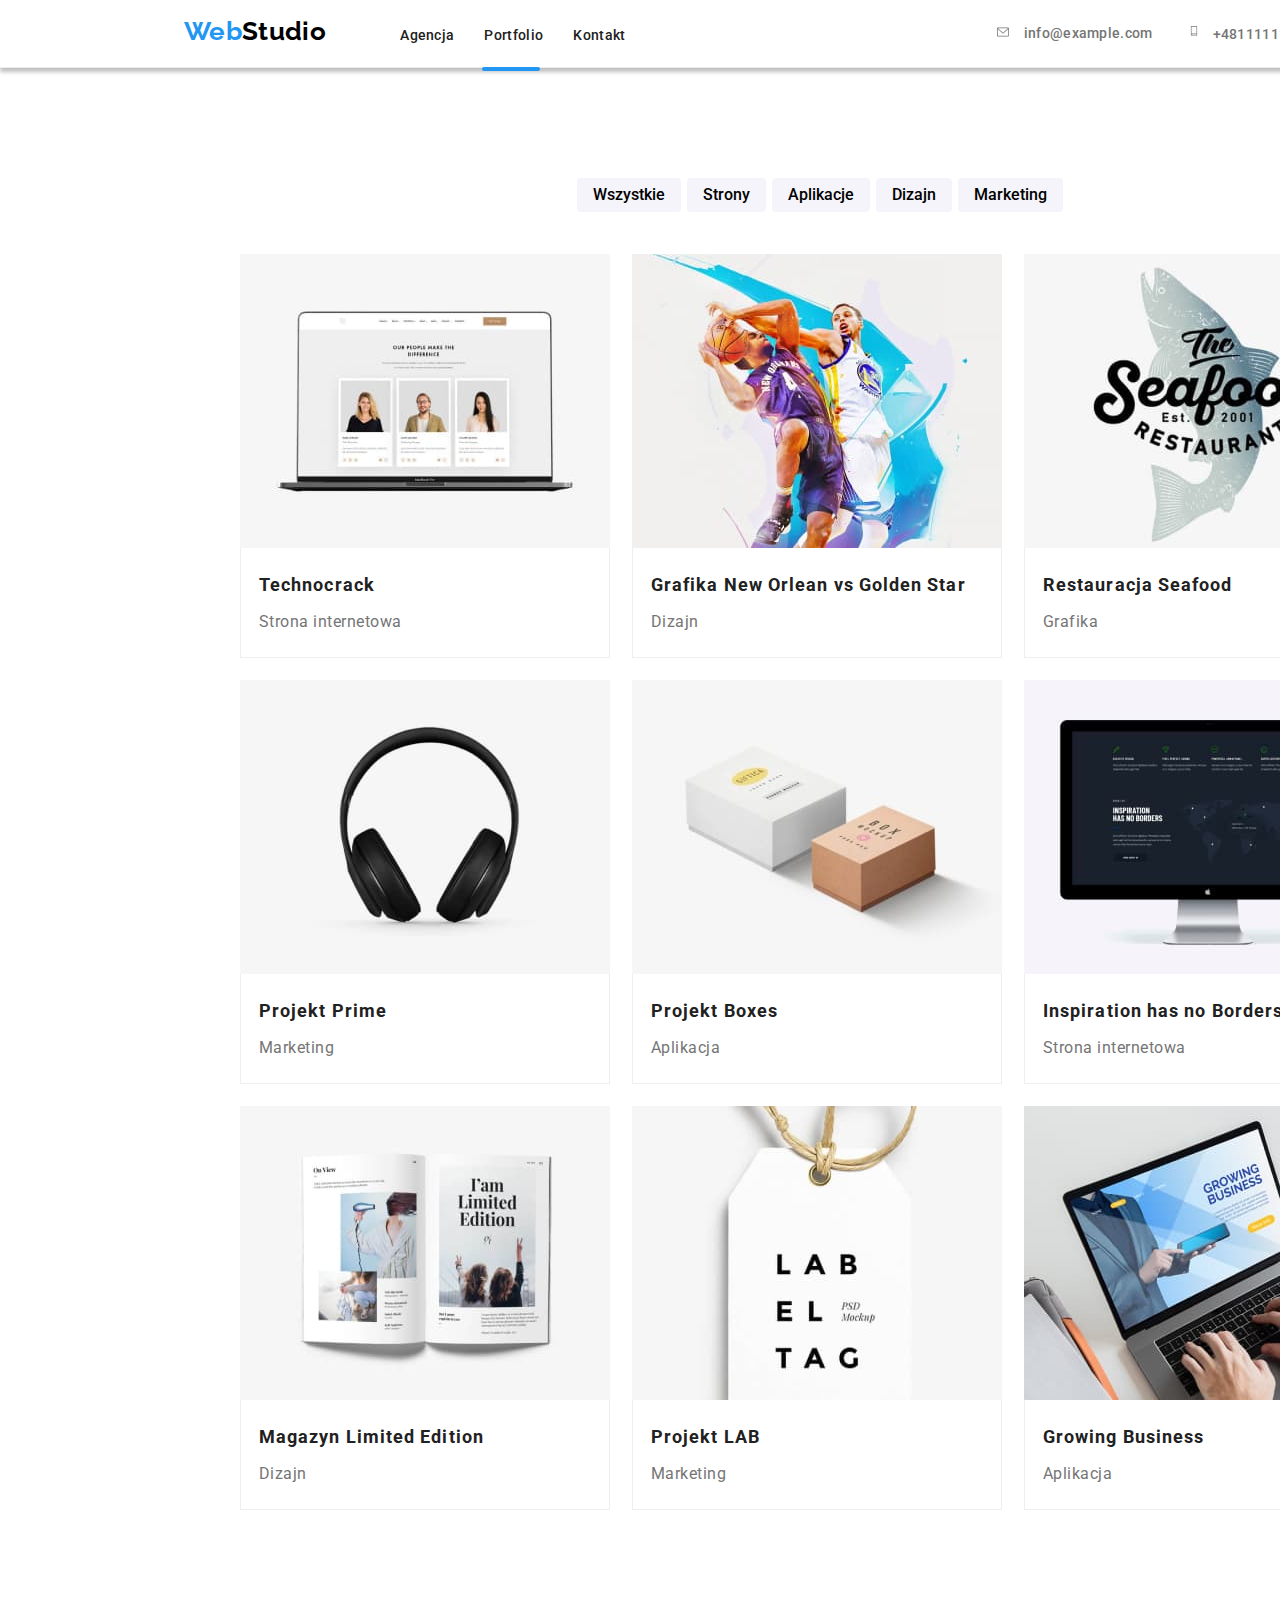
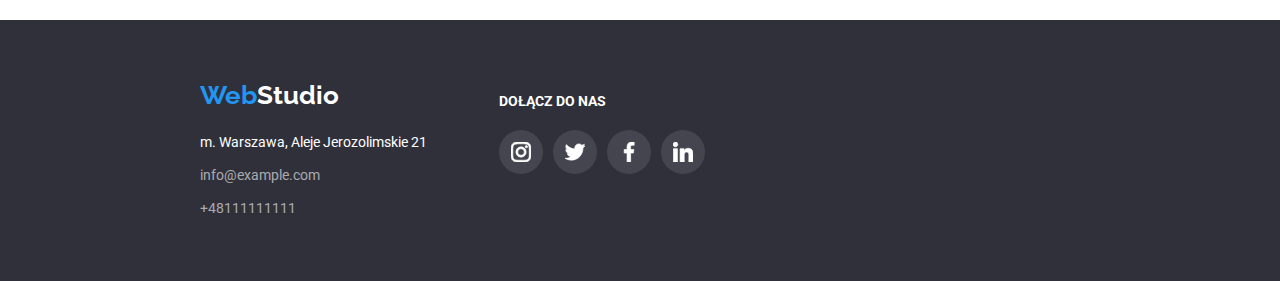
==== portfolio.html @ 565df669 "fotter" ====
<!DOCTYPE html>
<html lang="en">
  <head>
    <meta charset="UTF-8" />
    <meta http-equiv="X-UA-Compatible" content="IE=edge" />
    <meta name="viewport" content="width=device-width, initial-scale=1.0" />
    <title>Portfolio</title>
    <link
      rel="stylesheet"
      href="./css/modern-normalize.css"
    />
    <link rel="preconnect" href="https://fonts.googleapis.com" />
    <link rel="preconnect" href="https://fonts.gstatic.com" crossorigin />
    <link
      href="https://fonts.googleapis.com/css2?family=Raleway:wght@700&family=Roboto:wght@400;500;700;900&display=swap"
      rel="stylesheet"
    />
    <link href="./css/styles.css" rel="stylesheet" />
  </head>
  <body>
    <header>
      
        <div class="web-nav-portfolio">
          <div class="container">
          <nav class="menu">
            <ul class="menu-nav-portfolio">
              <li>
                <a class="logo-portfolio" href=""
                  ><span class="web">Web</span>Studio</a
                >
                <a class="nav-portfolio" href="./index.html">Agencja</a>
                <div class="active-link-portfolio"></div>
              </li>
              <li>
                <a class="nav-portfolio" href="./portfolio.html">Portfolio</a>
              </li>
              <li>
                <a class="nav-portfolio" href="">Kontakt</a>
              </li>
            </ul>

            <ul class="kont-mail-portfolio">
              <li>
                <a class="kontakt-header" href="mailto:info@example.com"
                  >
                  <svg class="envelope-icon" width="16px" height="12px">
                  <use href="images/icons.svg#icon-envelope"></use>
                </svg> info@example.com</a
                >
              </li>
              <li>
                <a class="kontakt-header" href="tel:+48111111111"
                  > <svg class="smartphone-icon" width="10px" height="16px">
                  <use href="images/icons.svg#icon-smartphone"></use>
                </svg> +48111111111</a
                >
              </li>
            </ul>
          </nav>
        </div>
      </div>
    </header>
    <main>
      
        <div class="container">
          <section class="section">
          <section class="button-nav-port">
            <ul class="buttons-port">
              <li>
                <button class="button-portfolio" type="button">
                  Wszystkie
                </button>
              </li>
              <li>
                <button class="button-portfolio" type="button">Strony</button>
              </li>
              <li>
                <button class="button-portfolio" type="button">
                  Aplikacje
                </button>
              </li>
              <li>
                <button class="button-portfolio" type="button">Dizajn</button>
              </li>
              <li>
                <button class="button-portfolio" type="button">
                  Marketing
                </button>
              </li>
            </ul>
          </section>
          <section class="image-project-port">
            <ul class="image-portfolio">
              <li class="portfolio-project-list">
                <figcaption>
                  <div class="hover-overlay">
                  <img class="portfolio-images-projects"
                    width="370"
                    height="294"
                    src="images/portfolio1.jpg"
                    alt="View of a website on a laptop"
                  />
                  <div class="overlay">
                    <p>Technocrack jest popularną platformą wykorzystywaną do rozpowszechniania koronawirusa. Firmy wykorzystują tę platformę do celów szpiegowskich i ataków na niezabezpieczone serwery konkurencji</p>
                  </div>
                  </div>
                  <figure class="figure-portfolio">
                    <h4 class="name-image">Technocrack</h4>
                    <p class="text-portfolio">Strona internetowa</p>
                  </figure>
                </figcaption>
              </li>
              <li class="portfolio-project-list">
                <figcaption>
                  <div class="hover-overlay">
                  <img class="portfolio-images-projects"
                    width="370"
                    height="294"
                    src="images/portfolio2.jpg"
                    alt="two basketball players"
                  />
                  <div class="overlay">
                    <p>Technocrack jest popularną platformą wykorzystywaną do rozpowszechniania koronawirusa. Firmy wykorzystują tę platformę do celów szpiegowskich i ataków na niezabezpieczone serwery konkurencji</p>
                  </div>
                 </div>
                  <figure class="figure-portfolio">
                    <h4 class="name-image">
                      Grafika New Orlean vs Golden Star
                    </h4>
                    <p class="text-portfolio">Dizajn</p>
                  </figure>
                </figcaption>
              </li>
              <li class="portfolio-project-list">
                <figcaption>
                  <div class="hover-overlay">
                  <img class="portfolio-images-projects"
                    width="370"
                    height="294"
                    src="images/portfolio3.jpg"
                    alt="seafood restaurant logo"
                  />
                  <div class="overlay">
                    <p>Technocrack jest popularną platformą wykorzystywaną do rozpowszechniania koronawirusa. Firmy wykorzystują tę platformę do celów szpiegowskich i ataków na niezabezpieczone serwery konkurencji</p>
                  </div>
                  </div>
                  <figure class="figure-portfolio">
                    <h4 class="name-image">Restauracja Seafood</h4>
                    <p class="text-portfolio">Grafika</p>
                  </figure>
                </figcaption>
              </li>
              <li class="portfolio-project-list">
                <figcaption>
                  <div class="hover-overlay">
                  <img class="portfolio-images-projects"
                    width="370"
                    height="294"
                    src="images/portfolio4.jpg"
                    alt="headphones"
                  />
                  <div class="overlay">
                    <p>Technocrack jest popularną platformą wykorzystywaną do rozpowszechniania koronawirusa. Firmy wykorzystują tę platformę do celów szpiegowskich i ataków na niezabezpieczone serwery konkurencji</p>
                  </div>
                  </div>
                  <figure class="figure-portfolio">
                    <h4 class="name-image">Projekt Prime</h4>
                    <p class="text-portfolio">Marketing</p>
                  </figure>
                </figcaption>
              </li>
              <li class="portfolio-project-list">
                <figcaption>
                  <div class="hover-overlay">
                  <img class="portfolio-images-projects"
                    width="370"
                    height="294"
                    src="images/portfolio5.jpg"
                    alt="two boxes"
                  />
                  <div class="overlay">
                    <p>Technocrack jest popularną platformą wykorzystywaną do rozpowszechniania koronawirusa. Firmy wykorzystują tę platformę do celów szpiegowskich i ataków na niezabezpieczone serwery konkurencji</p>
                  </div>
                  </div>
                  <figure class="figure-portfolio">
                    <h4 class="name-image">Projekt Boxes</h4>
                    <p class="text-portfolio">Aplikacja</p>
                  </figure>
                </figcaption>
              </li>
              <li class="portfolio-project-list">
                <figcaption>
                  <div class="hover-overlay">
                  <img class="portfolio-images-projects"
                    width="370"
                    height="294"
                    src="images/portfolio6.jpg"
                    alt="View of a website on a laptop"
                  />
                  <div class="overlay">
                    <p>Technocrack jest popularną platformą wykorzystywaną do rozpowszechniania koronawirusa. Firmy wykorzystują tę platformę do celów szpiegowskich i ataków na niezabezpieczone serwery konkurencji</p>
                  </div>
                  </div>
                  <figure class="figure-portfolio">
                    <h4 class="name-image">Inspiration has no Borders</h4>
                    <p class="text-portfolio">Strona internetowa</p>
                  </figure>
                </figcaption>
              </li>
              <li class="portfolio-project-list">
                <figcaption>
                  <div class="hover-overlay">
                  <img class="portfolio-images-projects"
                    width="370"
                    height="294"
                    src="images/portfolio7.jpg"
                    alt="Open magazine"
                  />
                  <div class="overlay">
                    <p>Technocrack jest popularną platformą wykorzystywaną do rozpowszechniania koronawirusa. Firmy wykorzystują tę platformę do celów szpiegowskich i ataków na niezabezpieczone serwery konkurencji</p>
                  </div>
                  </div>
                  <figure class="figure-portfolio">
                    <h4 class="name-image">Magazyn Limited Edition</h4>
                    <p class="text-portfolio">Dizajn</p>
                  </figure>
                </figcaption>
              </li>
              <li class="portfolio-project-list">
                <figcaption>
                  <div class="hover-overlay">
                  <img class="portfolio-images-projects"
                    width="370"
                    height="294"
                    src="images/portfolio8.jpg"
                    alt="Label"
                  />
                  <div class="overlay">
                    <p>Technocrack jest popularną platformą wykorzystywaną do rozpowszechniania koronawirusa. Firmy wykorzystują tę platformę do celów szpiegowskich i ataków na niezabezpieczone serwery konkurencji</p>
                  </div>
                  </div>
                  <figure class="figure-portfolio">
                    <h4 class="name-image">Projekt LAB</h4>
                    <p class="text-portfolio">Marketing</p>
                  </figure>
                </figcaption>
              </li>
              <li class="portfolio-project-list">
                <figcaption>
                  <div class="hover-overlay">
                  <img class="portfolio-images-projects"
                    width="370"
                    height="294"
                    src="images/portfolio9.jpg"
                    alt="laptop screen"
                  /> <div class="overlay">
                    <p>Technocrack jest popularną platformą wykorzystywaną do rozpowszechniania koronawirusa. Firmy wykorzystują tę platformę do celów szpiegowskich i ataków na niezabezpieczone serwery konkurencji</p>
                  </div>
                  </div>
                  <figure class="figure-portfolio">
                    <h4 class="name-image">Growing Business</h4>
                    <p class="text-portfolio">Aplikacja</p>
                  </figure>
                </figcaption>
              </li>
            </ul>
          </section>
        </div>
      </section>
    </main>
    
    <footer class="background-footer">
      <div class="container">
        <div class="addres-social-footer">
          <div class="logo-address-footer">
      <a class="logo-footer" href=""
        ><span class="web">Web</span
        ><span class="studio-footer">Studio</span></a
      >
      <div class="adress-kontakt-footer">
        <adress class="adress-footer"
          >m. Warszawa, Aleje Jerozolimskie 21</adress
        >
        <p class="footer-portfolio-mail">
          <a class="kontakt-footer" href="mailto:info@example.com"
            >info@example.com</a
          >
        </p>
        <p class="footer-portfolio-tel">
          <a class="kontakt-footer" href="tel:+48111111111">+48111111111</a>
        </p>
      </div>
      </div>
      <div class="socjal">
            <a class="socjal-title"> DOŁĄCZ DO NAS</a>
            <ul class="icons-group-footer">
              <li class="icons-list-footer">
                <svg class="icon-instagram-socjal" width="20px" height="20px">
                  <use href="images/icons.svg#icon-instagram-2"></use>
                </svg>
              </li>
              <li class="icons-list-footer">
                <svg class="icon-twitter-footer" width="20px" height="20px">
                  <use href="images/icons.svg#icon-twitter-1"></use>
                </svg>
              </li>
              <li class="icons-list-footer">
                <svg class="icon-facebook-footer" width="20px" height="20px">
                  <use href="images/icons.svg#icon-facebook-1"></use>
                </svg>
              </li>
              <li class="icons-list-footer">
                <svg class="icon-linkedin-footer" width="20px" height="20px">
                  <use href="images/icons.svg#icon-linkedin-1"></use>
                </svg>
              </li>
            </ul>
          </div>
          </div>
          </div>
    </footer>
  </body>
</html>
---- css/styles.css ----
:root {
  --border-style: "Roboto", sanf-serif;
  --color-header: #2196f3;
  --color-1: #212121;
}
body {
  font-family: var(--border-style);
  color: var(--color-1);
  font-style: normal;
  text-decoration: none;
  width: 1600px;
}
ul {
  list-style-type: none;
}
a {
  text-decoration: none;
}

.button-portfolio {
  cursor: pointer;
  font-weight: 500;
  font-size: 16px;
  line-height: 1.63;
  background: #f5f4fa;
  border-radius: 4px;
  border: #f5f4fa;
  margin-bottom: 25.5px;
  padding: 4px 16px 4px 16px;
}
.button-portfolio:hover,
.button-portfolio:focus {
  background: #2196f3;
  color: #ffffff;
  box-shadow: 0px 4px 4px 0px #00000040;
}
.portfolio-project-list:hover {
  box-shadow: 0px 4px 4px 0px #00000040;
}
.name-image {
  font-weight: 700;
  font-size: 18px;
  line-height: 2;
  letter-spacing: 0.06em;
  margin: 0 0 4px 0;
}
.text-portfolio {
  font-weight: 400;
  font-size: 16px;
  line-height: 1.88;
  letter-spacing: 0.03em;
  color: #757575;
  margin: 0 0 20px 0;
}
.logo {
  color: #000000;
  font-family: "Raleway";
  font-weight: 700;
  font-size: 26px;
  line-height: 1.19;
  margin-right: 70px;
}
.logo-portfolio {
  color: #000000;
  font-family: "Raleway";
  font-weight: 700;
  font-size: 26px;
  line-height: 1.19;
  margin-right: 70px;
}
.web {
  color: var(--color-header);
}
.nav-portfolio {
  color: var(--color-1);
  font-weight: 500;
  font-size: 14px;
  line-height: 1.14;
}
.nav-portfolio:hover,
.nav-portfolio:focus {
  color: var(--color-header);
}
.nav {
  color: var(--color-1);
  font-weight: 500;
  font-size: 14px;
  line-height: 1.14;
}

.nav:hover,
.nav:focus {
  color: var(--color-header);
}
.active-link {
  position: relative;
  top: 16px;
  left: 80%;
}
.active-link-portfolio {
  position: relative;
  top: 20px;
  left: 298px;
}

.active-link::after {
  content: "";
  background: var(--color-header);
  border-radius: 2px;
  width: 53px;
  height: 4px;
  display: block;
}
.active-link-portfolio::after {
  content: "";
  background: var(--color-header);
  border-radius: 2px;
  width: 58px;
  height: 4px;
  display: block;
}

.kontakt-header {
  font-weight: 500;
  font-size: 14px;
  line-height: 1.14;
  letter-spacing: 0.02em;
  color: #757575;
}

.kontakt-header:hover,
.kontakt-header:focus {
  color: #2196f3;
}
.kontakt-header:hover .envelope-icon,
.kontakt-header:focus .envelope-icon,
.kontakt-header:hover .smartphone-icon,
.kontakt-header:focus .smartphone-icon {
  fill: #2196f3;
  stroke: #2196f3;
}

.background-index {
  background: #2f303a;
  padding: 200px 452px 200px 452px;
  text-align: center;
  background-image: linear-gradient(
      rgba(47, 48, 58, 0.4),
      rgba(47, 48, 58, 0.4)
    ),
    url("../images/header-index.jpg");
}

.h1 {
  font-weight: 900;
  font-size: 44px;
  line-height: 1.36;
  color: #ffffff;
  letter-spacing: 0.06em;
  text-align: center;
  text-transform: uppercase;
  max-width: 696px;
  margin: 0 0 30px 0;
}
.button {
  border: none;
  border-radius: 4px;
}
.button-index {
  font-weight: 700;
  font-size: 16px;
  line-height: 1.88;
  color: #ffffff;
  background: #2196f3;
  max-width: 200px;
  height: 50px;
  padding: 10px 40px;
}
.name-index {
  font-weight: 700;
  font-size: 14px;
  line-height: 1.14;
  margin: 0 0 10px 0;
}
.text-index {
  font-weight: 400;
  font-size: 14px;
  line-height: 1.71;
  color: #757575;
  margin: 0;
}

.descripition-index {
  font-weight: 700;
  font-size: 36px;
  line-height: 1.17;
  text-align: center;
  margin: 0 0 50px 0;
}
.descripition-index-team,
.description-customers-index {
  font-weight: 700;
  font-size: 36px;
  line-height: 1.17;
  text-align: center;
}
.team-image {
  font-weight: 500;
  font-size: 16px;
  line-height: 1.19;
  text-align: center;
}
.team {
  background: #f5f4fa;
  padding-top: 94px;
  padding-bottom: 94px;
  padding-right: 30px;
  margin-top: 94px;
}

.position-index {
  font-weight: 400;
  font-size: 16px;
  line-height: 1.19;
  color: #757575;
  text-align: center;
}

.background-footer {
  background: #2f303a;
  padding-top: 60px;
  padding-bottom: 60px;
}
.logo-footer {
  font-family: "Raleway";
  font-weight: 700;
  font-size: 26px;
  line-height: 1.19;
  padding-top: 60px;
}
.studio-footer {
  color: #ffffff;
}
.adress-kontakt-footer {
  font-weight: 400;
  font-size: 14px;
  line-height: 1.71;
  padding-top: 20px;
}
.adress-footer {
  color: #ffffff;
}
.kontakt-footer {
  color: rgba(255, 255, 255, 0.6);
}
.kontakt-footer:hover,
.kontakt-footer:focus {
  color: #2196f3;
}
.footer-portfolio-mail {
  margin: 9px 0;
}
.footer-portfolio-tel {
  margin: 0;
}
.container {
  max-width: 1200px;
  margin: 0 auto;
}
.menu {
  display: flex;
  align-items: center;
  justify-content: space-between;
  letter-spacing: 0.02em;
}
.menu-nav {
  display: flex;
  align-items: baseline;
  justify-content: flex-start;
  gap: 50px;
}
.menu-nav-portfolio {
  display: flex;
  align-items: baseline;
  justify-content: flex-start;
  gap: 30px;
}
.kont-mail {
  display: flex;
  gap: 50px;
  align-items: center;
  justify-content: flex-end;
}
.kont-mail-portfolio {
  display: flex;
  gap: 37px;
  align-items: center;
  justify-content: flex-end;
}
.text-lorem {
  display: flex;
  gap: 30px;
  margin: 0;
}
.background-icons-index {
  background: #f5f4fa;
  border-radius: 4px;
  height: 120px;
  display: flex;
  align-items: center;
  justify-content: center;
  margin-bottom: 30px;
}
.icon-antenna {
  display: block;
  margin: auto;
}

.images-profil {
  display: flex;
  gap: 30px;
  margin: 0;
}
.image-label {
  position: relative;
}
.label-index {
  position: absolute;
  bottom: 0;
  margin: 0;
  padding: 27px 90px;
  inset: auto 0 0;
  font-family: "Roboto";
  font-size: 14px;
  line-height: 1.14;
  letter-spacing: 0.03em;
  background-color: #2f303acc;
  text-transform: uppercase;
  color: #fff;
}

.web-nav-portfolio {
  border-bottom: 1px solid #ececec;
  box-shadow: 0px 4px 4px 0px #00000040;
  align-items: stretch;
  padding-left: 9%;
  padding-right: 18%;
}

.web-nav-index {
  margin-bottom: 111px;
}

.button-nav-port {
  padding-right: 32%;
  padding-left: 32%;
}
.buttons-port {
  display: flex;
  justify-content: center;
  gap: 6px;
}
.image-project-port {
  max-width: 1200px;
}
.image-portfolio {
  display: flex;
  flex-wrap: wrap;
  text-align: center;
  gap: 22px;
}
.section {
  padding-top: 94px;
  padding-bottom: 94px;
}
.images-team-4 {
  display: flex;
  gap: 20px;
}
.backgrund-image-team {
  background: #ffffff;
  border-radius: 0px 0px 4px 4px;
}
.figure-portfolio {
  margin: 0;
  border-right: 1px solid #eee;
  border-bottom: 1px solid #eee;
  border-left: 1px solid #eee;
  padding-right: 18px;
  padding-top: 19px;
  padding-left: 18px;
  text-align: left;
}
.portfolio-image-size {
  height: 404px;
}
.footer-mail-index {
  margin: 9px 0;
}
.footer-tel-index {
  margin: 0;
}
.portfolio-images-projects {
  display: block;
  max-width: 100%;
}
.icons-customers {
  display: flex;
}
.client-logo-index {
  border: 1px solid #afb1b8;
  border-radius: 4px;
  padding: 15px 31px;
}
.client-logo-index:hover {
  border: 1px solid #2196f3;
  cursor: pointer;
  color: #2196f3;
}
.client-logo-index:hover .icons-logo {
  fill: #2196f3;
}

.envelope-icon,
.smartphone-icon {
  margin-right: 10px;
  fill: #757575;
}

.icons-group-footer {
  display: flex;
  gap: 10px;
  justify-content: center;
  margin-top: 20px;
  padding: 0;
}
.icons-list-footer {
  width: 44px;
  height: 44px;
  border-radius: 50%;
  background-color: rgba(255, 255, 255, 0.1);
}
.icons-list-footer:hover {
  background-color: #2196f3;
}
.icon-instagram-socjal,
.icon-twitter-footer,
.icon-facebook-footer,
.icon-linkedin-footer {
  fill: #ffffff;
  margin: 12px;
  stroke: #ffffff;
}
.icons-team-index {
  display: flex;
  gap: 10px;
  justify-content: center;
  padding: 0;
  margin-bottom: 30px;
}
.team-icons-four {
  width: 44px;
  height: 44px;
  border-radius: 50%;
}

.icon-color {
  fill: #afb1b8;
  margin: 27.27%;
}
.team-icons-four:hover,
.team-icons-four:focus {
  stroke: #ffffff;
  cursor: pointer;
  background-color: #2196f3;
  fill: #ffffff;
  stroke: #ffffff;
}
.team-icons-four:hover .icon-color {
  fill: #ffffff;
}

.icons-customers {
  display: flex;
  align-items: center;
  justify-content: center;
  gap: 30px;
  margin: 0;
}

.customers {
  margin-top: 94px;
  margin-bottom: 94px;
}
.socjal-title {
  color: #ffffff;
  font-weight: 700;
  font-size: 14px;
  line-height: 1.14;
  padding-top: 72px;
}
.socjal {
  height: 80px;
  width: 206px;
  margin-top: 12px;
}
.addres-social-footer {
  display: flex;
  gap: 72px;
}
.icons-logo {
  fill: #afb1b8;
}
.backdrop {
  display: flex;
  align-items: center;
  position: fixed;
  width: 1600px;
  height: 100%;
  left: 0px;
  top: 0px;
  background-color: rgba(0, 0, 0, 0.2);
  transition-timing-function: cubic-bezier(0.4, 0, 0.2, 1);
  transition-duration: 250ms;
}

.is-hidden {
  scale: 0;
  visibility: hidden;
  pointer-events: none;
  opacity: 0;
}

.modal-window {
  width: 528px;
  height: 581px;
  margin-left: 536px;
  margin-right: 536px;
  margin-top: 221px;
  margin-bottom: 221px;
  background-color: #ffffff;
  box-shadow: 0px 1px 3px rgba(0, 0, 0, 0.12), 0px 1px 1px rgba(0, 0, 0, 0.14),
    0px 2px 1px rgba(0, 0, 0, 0.2);
  border-radius: 4px;
  scale: 1.25;
  transition: scale 250ms;
}

.button-close {
  position: relative;
  top: 8px;
  left: 90%;
  width: 30px;
  height: 30px;
  background: #ffffff;
  border: 1px solid rgba(0, 0, 0, 0.1);
  cursor: pointer;
  border-radius: 25px;
}
.hover-overlay {
  position: relative;
  overflow: hidden;
}
.overlay {
  position: absolute;
  top: 0;
  left: 0;
  width: 100%;
  height: 100%;
  transform: translateY(100%);

  transition: transform 250ms cubic-bezier(0.4, 0, 0.2, 1);
  background-color: #2196f3e5;
}
.hover-overlay:hover .overlay {
  transform: translateY(0);
  cursor: pointer;
}
.overlay p {
  font-family: "Roboto";
  font-weight: 400;
  font-size: 18px;
  line-height: 1.55;
  letter-spacing: 0.03em;
  color: #ffffff;
  padding-top: 49px;
  padding-right: 45px;
  padding-bottom: 49px;
  padding-left: 24px;
  text-align: left;
  margin: 0;
}

label {
  display: flex;
  flex-direction: column;
  margin-bottom: 20px;
}
form > p {
  font-family: "Roboto";
  font-style: normal;
  font-weight: 700;
  font-size: 14px;
  line-height: 1.14;
  letter-spacing: 0.03em;
  text-transform: uppercase;
  color: #ffffff;
}
input {
  padding-top: 15px;
  padding-bottom: 15px;
  padding-left: 16px;
  font-family: inherit;
  box-sizing: border-box;

  width: 358px;

  border: 1px solid rgba(255, 255, 255, 0.3);
  filter: drop-shadow(0px 4px 4px rgba(0, 0, 0, 0.15));
  border-radius: 4px;
  background-color: #2f303a;
  margin-right: 12px;
}
.button-newsletter {
  width: 200px;
  font-family: inherit;
  font-weight: 700;
  font-size: 16px;
  line-height: 1.88;
  align-items: center;
  text-align: center;
  letter-spacing: 0.06em;
  background-color: var(--color-header);
  color: #ffffff;
  padding: 10px 28px 10px 42px;
  box-shadow: 0px 4px 4px rgba(0, 0, 0, 0.15);
  border-radius: 4px;
}
.icon-send {
  fill: #ffffff;
  align-items: center;
}
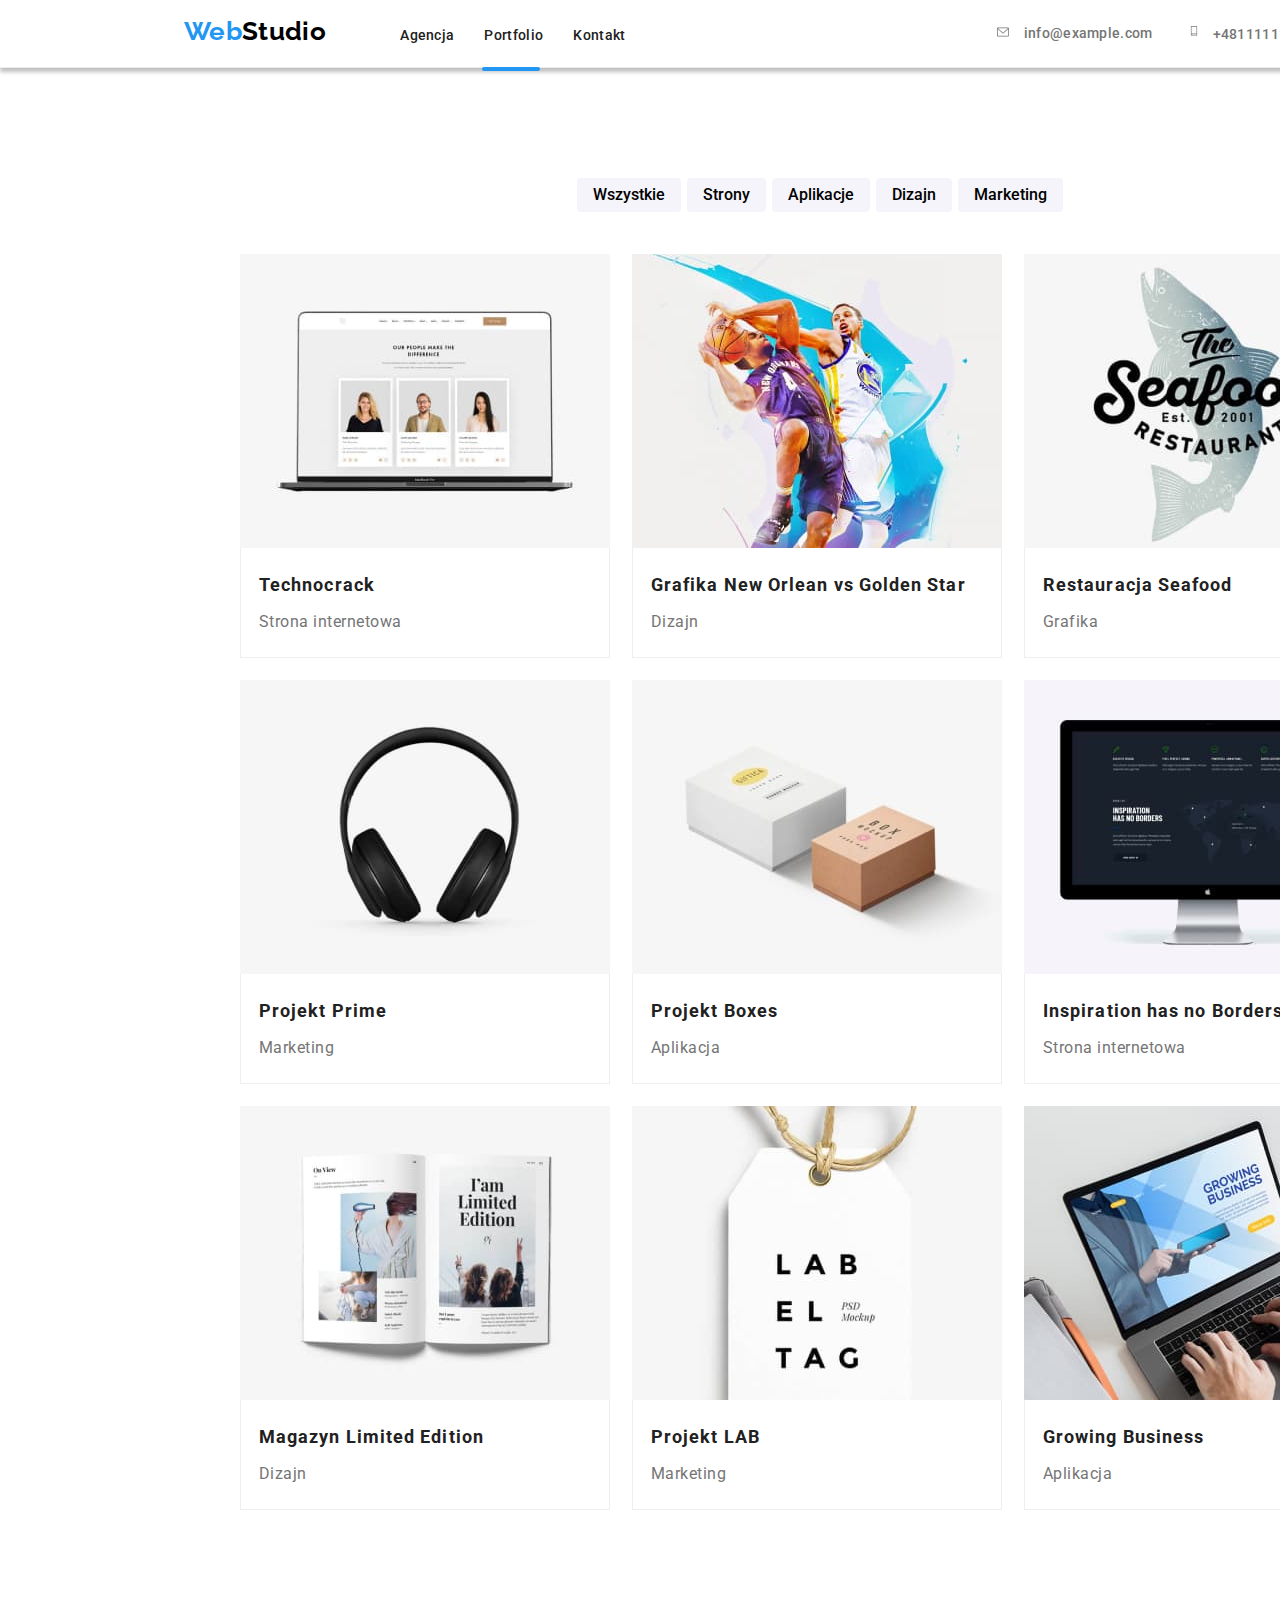
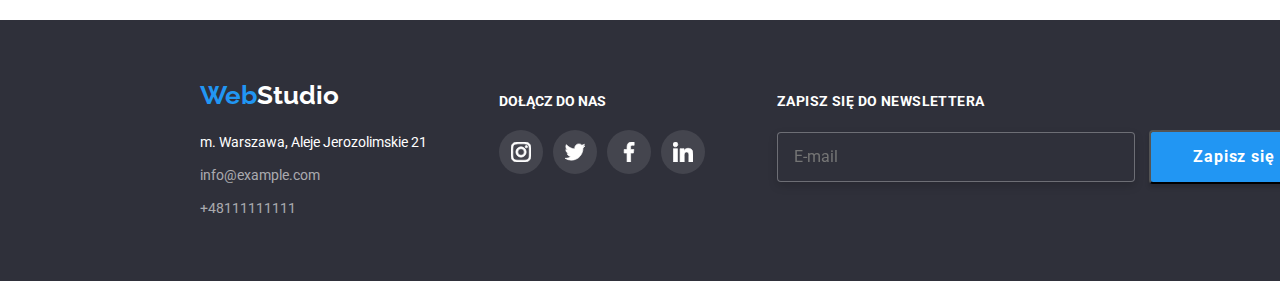
==== commit 907eb600: "checked" ====
--- a/portfolio.html
+++ b/portfolio.html
@@ -316,8 +316,25 @@
               </li>
             </ul>
           </div>
+          <form>
+            <p>Zapisz się do newslettera</p>
+            <label for="email-input"></label>
+            <input
+              type="email"
+              name="email-newsletter"
+              id="email-input"
+              placeholder="E-mail"
+            />
+            <button type="submit" class="button-newsletter">
+              Zapisz się
+              <svg class="icon-send" width="24px" height="24px">
+                <use href="images/icons.svg#icon-icon-send"></use>
+              </svg>
+            </button>
+          </form></div>
+          
           </div>
-          </div>
+          
     </footer>
   </body>
 </html>
--- a/css/styles.css
+++ b/css/styles.css
@@ -2,6 +2,8 @@
   --border-style: "Roboto", sanf-serif;
   --color-header: #2196f3;
   --color-1: #212121;
+  --form-input-border: rgba(33, 33, 33, 0.2);
+  --white-text: #fff;
 }
 body {
   font-family: var(--border-style);
@@ -557,6 +559,137 @@
   cursor: pointer;
   border-radius: 25px;
 }
+.form-style {
+  display: flex;
+  flex-direction: column;
+  margin-right: 20px;
+  margin-left: 20px;
+  margin-top: 0;
+}
+
+.form-box {
+  position: relative;
+}
+
+.input-icons input {
+  width: 448px;
+  height: 40px;
+  background-color: inherit;
+  border: 1px solid var(--form-input-border);
+  border-radius: 4px;
+  padding: 0 0 0 42px;
+  display: block;
+}
+
+.input-icons textarea {
+  width: 448px;
+  height: 120px;
+  background-color: inherit;
+  border: 1px solid var(--form-input-border);
+  border-radius: 4px;
+  padding: 12px 16px;
+  resize: none;
+  display: block;
+}
+
+form h3 {
+  text-align: center;
+  font-size: 20px;
+  letter-spacing: 0.03em;
+  line-height: 23px;
+  margin-bottom: 2px;
+  font-style: 700;
+}
+
+.form-label {
+  font-weight: 400;
+  font-size: 12px;
+  line-height: 14px;
+  letter-spacing: 0.01em;
+  color: #757575;
+  margin: 10px 0 4px 0;
+  display: flex;
+}
+
+.custom-element {
+  position: relative;
+  cursor: pointer;
+}
+.checkbox-text {
+  color: #757575;
+  font-size: 14px;
+  font-family: Roboto;
+  line-height: 1.71;
+  letter-spacing: 0.42px;
+}
+
+.checkbox {
+  position: relative;
+  margin-left: 54px;
+}
+.checkbox-text a {
+  text-decoration: underline;
+  color: var(--color-header);
+}
+
+.checkbox:after {
+  position: absolute;
+  content: "";
+  left: -40px;
+  top: 0;
+  width: 16px;
+  height: 15px;
+  border: 2.5px solid #212121;
+  background: #ffffff;
+  transition-duration: 250ms;
+  transition-timing-function: cubic-bezier(0.4, 0, 0.2, 1);
+}
+
+input[type="checkbox"] {
+  position: absolute;
+  width: 16px;
+  height: 15px;
+  opacity: 0;
+}
+
+input[type="checkbox"]:checked ~ .checkbox:before {
+  position: absolute;
+  content: "\002713";
+  top: 1px;
+  left: -38px;
+  color: #fff;
+  z-index: 1;
+}
+
+input[type="checkbox"]:checked ~ .checkbox:after {
+  background: #2196f3;
+  border: initial;
+}
+
+.input-icons svg {
+  position: absolute;
+}
+
+.icons-form {
+  top: 32px;
+  left: 15px;
+  fill: #212121;
+}
+
+.form-input:focus {
+  outline: 1px solid var(--color-header);
+  transition-property: outline;
+  transition-duration: 250ms;
+  transition-timing-function: cubic-bezier(0.4, 0, 0.2, 1);
+}
+
+.form-input:focus + svg {
+  fill: var(--color-header);
+  transition-property: fill;
+  transition-duration: 250ms;
+  transition-timing-function: cubic-bezier(0.4, 0, 0.2, 1);
+}
+
 .hover-overlay {
   position: relative;
   overflow: hidden;
@@ -594,7 +727,7 @@
 label {
   display: flex;
   flex-direction: column;
-  margin-bottom: 20px;
+  margin-bottom: 6px;
 }
 form > p {
   font-family: "Roboto";
@@ -619,24 +752,46 @@
   filter: drop-shadow(0px 4px 4px rgba(0, 0, 0, 0.15));
   border-radius: 4px;
   background-color: #2f303a;
-  margin-right: 12px;
+  margin-right: 10px;
 }
 .button-newsletter {
+  position: relative;
   width: 200px;
   font-family: inherit;
   font-weight: 700;
   font-size: 16px;
   line-height: 1.88;
-  align-items: center;
-  text-align: center;
   letter-spacing: 0.06em;
   background-color: var(--color-header);
   color: #ffffff;
-  padding: 10px 28px 10px 42px;
+  padding: 10px 70px 10px 40px;
   box-shadow: 0px 4px 4px rgba(0, 0, 0, 0.15);
   border-radius: 4px;
 }
 .icon-send {
   fill: #ffffff;
-  align-items: center;
-}
+  position: absolute;
+  left: 148px;
+  right: 28px;
+  top: 13px;
+  bottom: 13px;
+}
+.button-main-page {
+  color: #fff;
+  text-align: center;
+  font-size: 16px;
+  font-family: Roboto;
+  font-weight: 700;
+  line-height: 1.88;
+  letter-spacing: 0.96px;
+  border-radius: 4px;
+  background: #2196f3;
+  box-shadow: 0px 4px 4px 0px rgba(0, 0, 0, 0.15);
+  width: 200px;
+  display: flex;
+
+  padding: 10px 76px;
+  position: absolute;
+  top: 521px;
+  left: 164px;
+}
